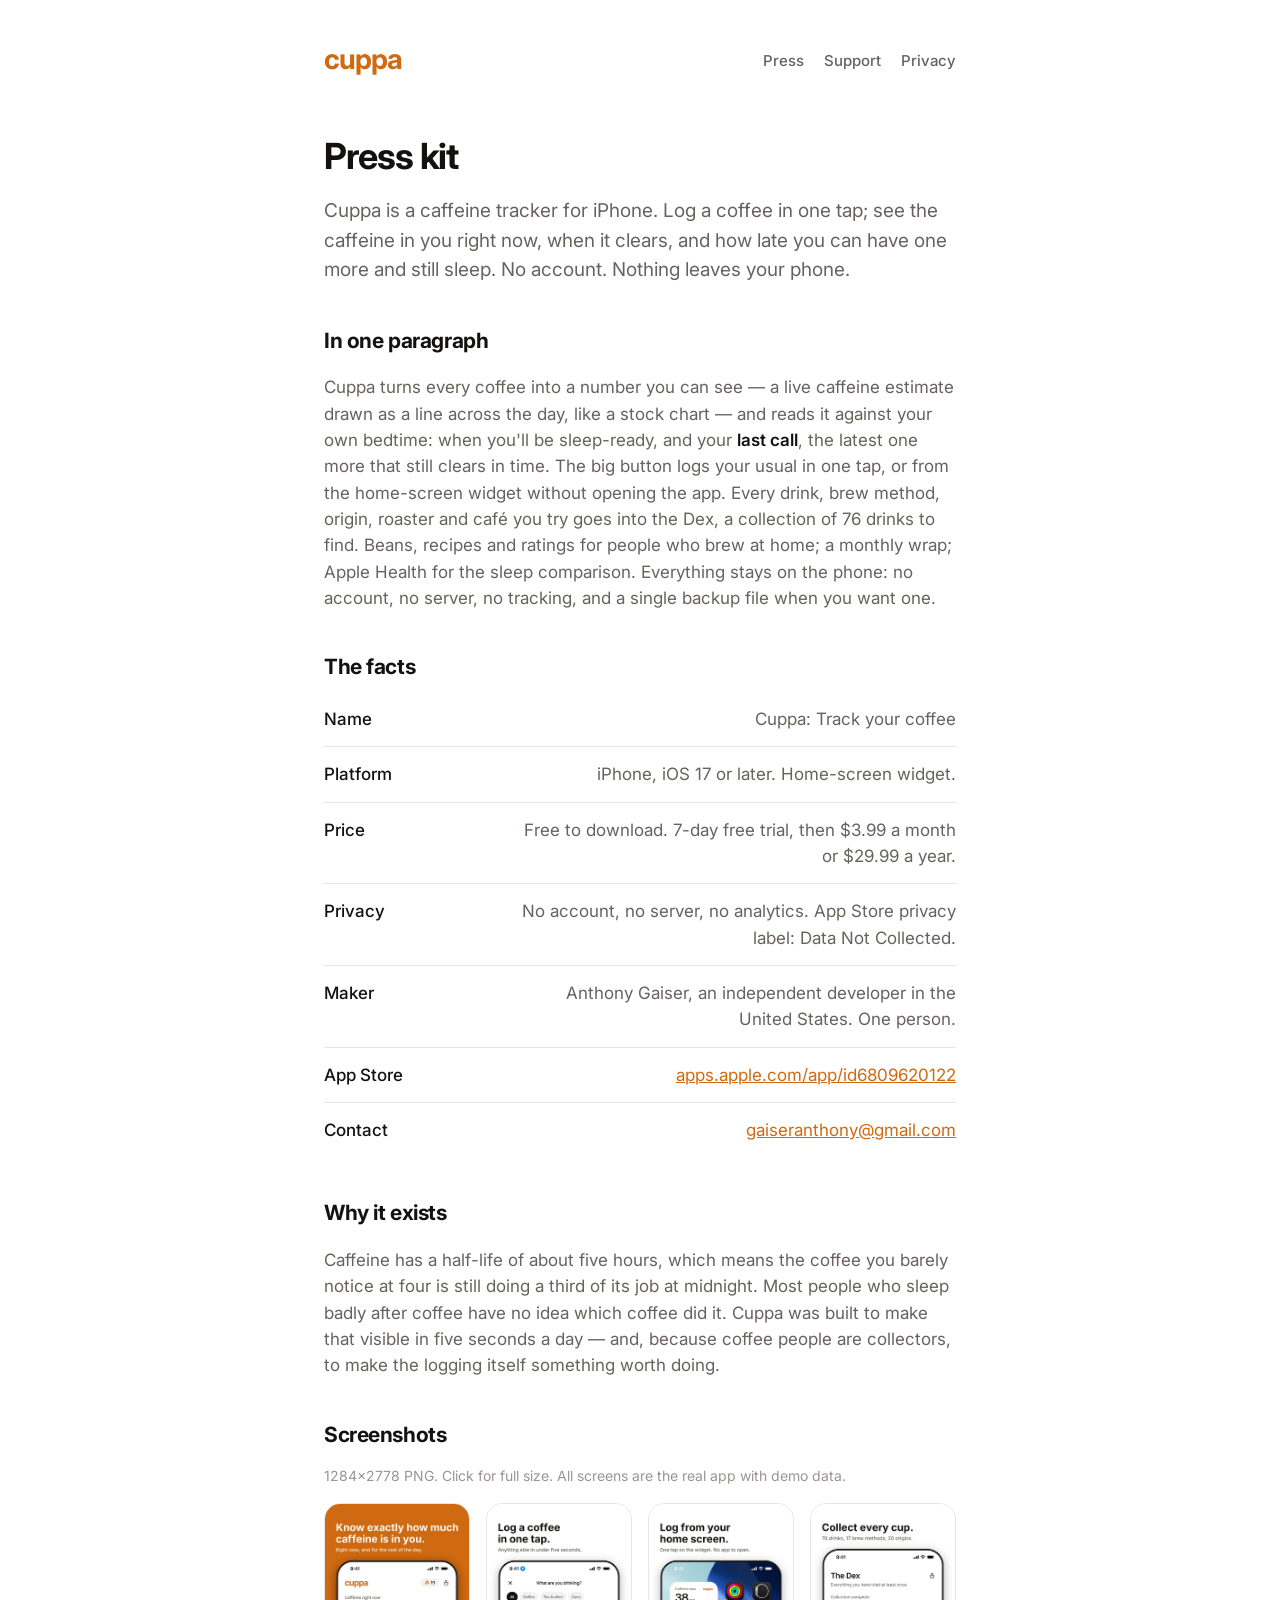
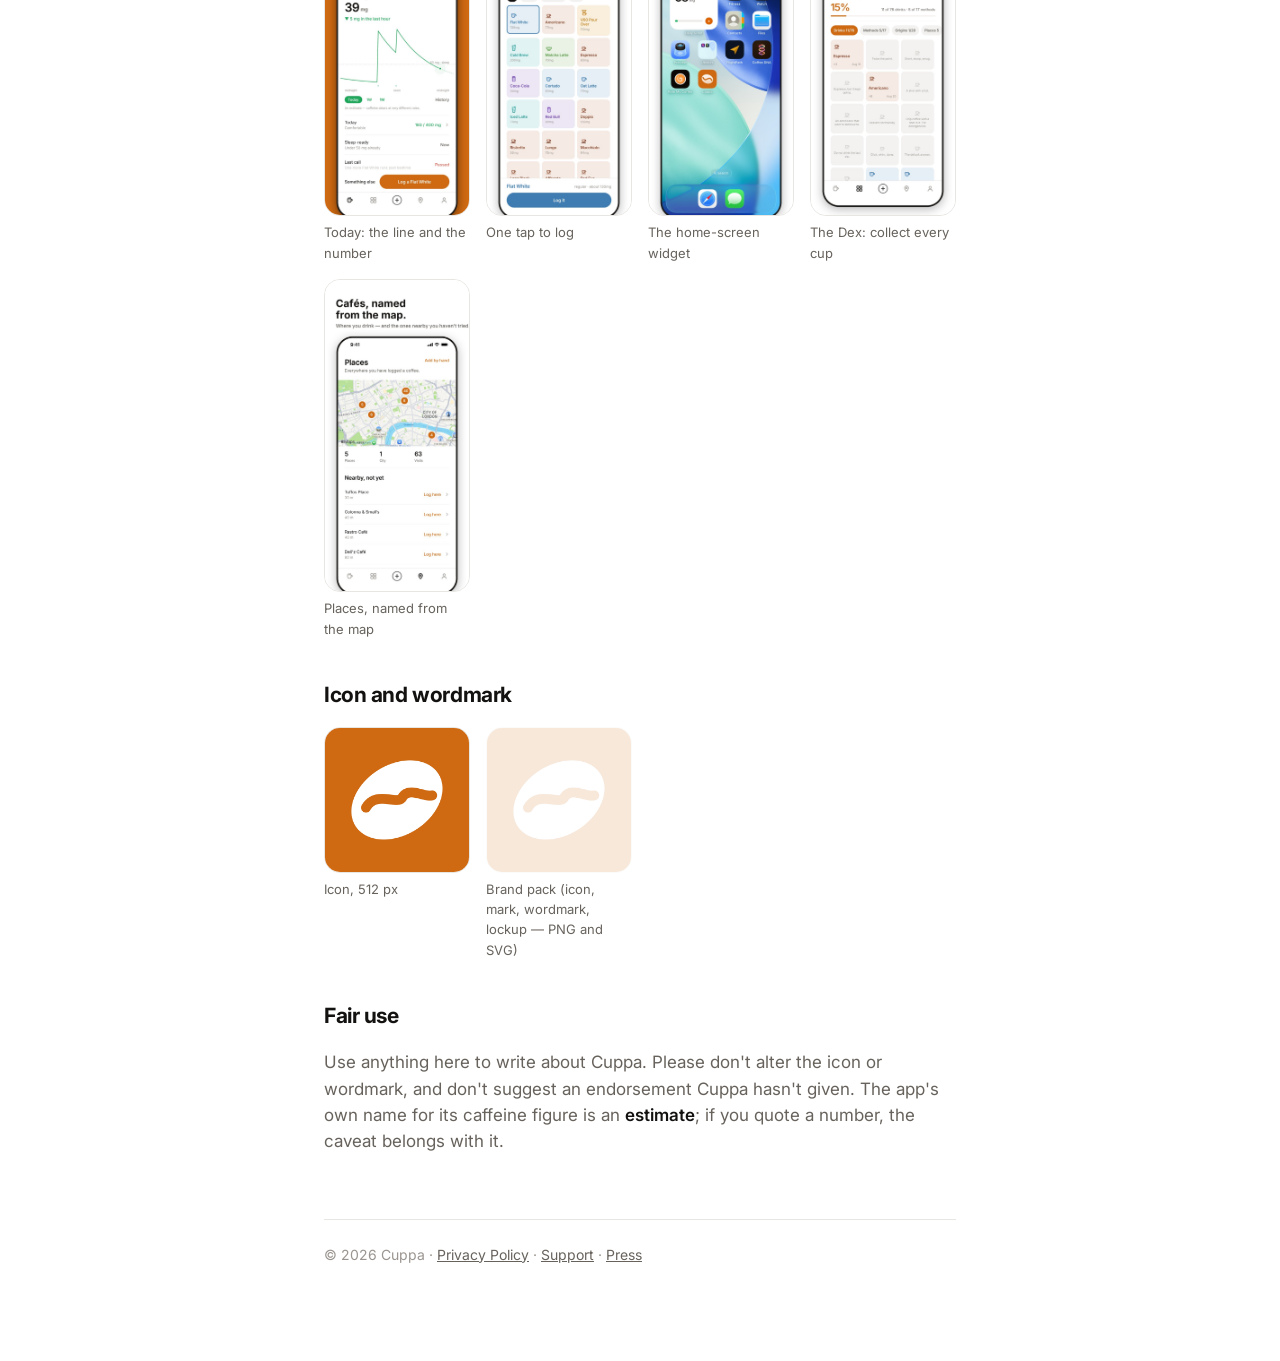
==== press.html @ 0e2b000e "Screenshots on the home page, and a press kit Co-Authored-By: Claude Opus 5 <noreply@anthropic.com>" ====
<!doctype html>
<html lang="en">
<head>
<meta charset="utf-8">
<meta name="viewport" content="width=device-width, initial-scale=1">
<title>Cuppa — press kit</title>
<meta name="description" content="Everything you need to write about Cuppa: what it is, who made it, screenshots, icon and the facts.">
<meta property="og:title" content="Cuppa — press kit">
<meta property="og:description" content="Screenshots, icon, and the facts about Cuppa, the caffeine tracker for iPhone.">
<meta property="og:image" content="social-1200x630.png">
<link rel="icon" href="favicon.png">
<link rel="preconnect" href="https://fonts.googleapis.com">
<link href="https://fonts.googleapis.com/css2?family=Inter:wght@400;500;600;700&display=swap" rel="stylesheet">
<link rel="stylesheet" href="style.css">
</head>
<body>
<main>
  <header>
    <a class="wordmark" href="./">cuppa</a>
    <nav><a href="press.html">Press</a><a href="support.html">Support</a><a href="privacy.html">Privacy</a></nav>
  </header>

  <h1>Press kit</h1>
  <p class="lead">Cuppa is a caffeine tracker for iPhone. Log a coffee in one tap; see the caffeine in you right now, when it clears, and how late you can have one more and still sleep. No account. Nothing leaves your phone.</p>

  <h2>In one paragraph</h2>
  <p>Cuppa turns every coffee into a number you can see — a live caffeine estimate drawn as a line across the day, like a stock chart — and reads it against your own bedtime: when you'll be sleep-ready, and your <strong>last call</strong>, the latest one more that still clears in time. The big button logs your usual in one tap, or from the home-screen widget without opening the app. Every drink, brew method, origin, roaster and café you try goes into the Dex, a collection of 76 drinks to find. Beans, recipes and ratings for people who brew at home; a monthly wrap; Apple Health for the sleep comparison. Everything stays on the phone: no account, no server, no tracking, and a single backup file when you want one.</p>

  <h2>The facts</h2>
  <div class="facts">
    <div class="row"><span class="k">Name</span><span class="v">Cuppa: Track your coffee</span></div>
    <div class="row"><span class="k">Platform</span><span class="v">iPhone, iOS 17 or later. Home-screen widget.</span></div>
    <div class="row"><span class="k">Price</span><span class="v">Free to download. 7-day free trial, then $3.99 a month or $29.99 a year.</span></div>
    <div class="row"><span class="k">Privacy</span><span class="v">No account, no server, no analytics. App Store privacy label: Data Not Collected.</span></div>
    <div class="row"><span class="k">Maker</span><span class="v">Anthony Gaiser, an independent developer in the United States. One person.</span></div>
    <div class="row"><span class="k">App Store</span><span class="v"><a href="https://apps.apple.com/app/id6809620122">apps.apple.com/app/id6809620122</a></span></div>
    <div class="row"><span class="k">Contact</span><span class="v"><a href="mailto:gaiseranthony@gmail.com">gaiseranthony@gmail.com</a></span></div>
  </div>

  <h2>Why it exists</h2>
  <p>Caffeine has a half-life of about five hours, which means the coffee you barely notice at four is still doing a third of its job at midnight. Most people who sleep badly after coffee have no idea which coffee did it. Cuppa was built to make that visible in five seconds a day — and, because coffee people are collectors, to make the logging itself something worth doing.</p>

  <h2>Screenshots</h2>
  <p class="meta">1284×2778 PNG. Click for full size. All screens are the real app with demo data.</p>
  <div class="kit">
    <a href="press/screenshot-1.jpg"><img src="press/screenshot-1.jpg" alt="Today"><span>Today: the line and the number</span></a>
    <a href="press/screenshot-2.jpg"><img src="press/screenshot-2.jpg" alt="Log"><span>One tap to log</span></a>
    <a href="press/screenshot-3.jpg"><img src="press/screenshot-3.jpg" alt="Widget"><span>The home-screen widget</span></a>
    <a href="press/screenshot-4.jpg"><img src="press/screenshot-4.jpg" alt="The Dex"><span>The Dex: collect every cup</span></a>
    <a href="press/screenshot-5.jpg"><img src="press/screenshot-5.jpg" alt="Places"><span>Places, named from the map</span></a>
  </div>

  <h2>Icon and wordmark</h2>
  <div class="kit">
    <a href="press/icon-512.png"><img src="press/icon-512.png" alt="Cuppa app icon"><span>Icon, 512 px</span></a>
    <a href="press/cuppa-brand.zip"><img src="press/icon-512.png" alt="" style="opacity:.15"><span>Brand pack (icon, mark, wordmark, lockup — PNG and SVG)</span></a>
  </div>

  <h2>Fair use</h2>
  <p>Use anything here to write about Cuppa. Please don't alter the icon or wordmark, and don't suggest an endorsement Cuppa hasn't given. The app's own name for its caffeine figure is an <strong>estimate</strong>; if you quote a number, the caveat belongs with it.</p>

  <footer>© 2026 Cuppa · <a href="privacy.html">Privacy Policy</a> · <a href="support.html">Support</a> · <a href="press.html">Press</a></footer>
</main>
</body>
</html>
---- style.css ----
/* Cuppa — the website. Same vocabulary as the app: white, Inter, one amber. */
:root {
  --paper: #ffffff;
  --ink: #141210;
  --muted: #67625c;
  --faint: #9a9590;
  --line: #e8e6e2;
  --well: #f3f2f0;
  --brand: #cf6a12;
}
@media (prefers-color-scheme: dark) {
  :root {
    --paper: #000000;
    --ink: #f5f3f0;
    --muted: #a8a39d;
    --faint: #7e7973;
    --line: #26241f;
    --well: #1a1917;
    --brand: #e67a1c;
  }
}
* { box-sizing: border-box; }
html { color-scheme: light dark; }
body {
  margin: 0;
  background: var(--paper);
  color: var(--ink);
  font-family: Inter, -apple-system, BlinkMacSystemFont, "Segoe UI", Helvetica, Arial, sans-serif;
  font-size: 17px;
  line-height: 1.55;
  -webkit-font-smoothing: antialiased;
}
main { max-width: 680px; margin: 0 auto; padding: 32px 24px 96px; }
header { display: flex; align-items: center; justify-content: space-between; height: 56px; }
.wordmark { font-weight: 700; font-size: 28px; letter-spacing: -0.04em; color: var(--brand); text-decoration: none; }
nav a { color: var(--muted); text-decoration: none; margin-left: 20px; font-weight: 500; font-size: 15px; }
nav a:hover { color: var(--ink); }
h1 { font-size: 36px; line-height: 1.15; letter-spacing: -0.03em; margin: 48px 0 12px; }
h2 { font-size: 21px; letter-spacing: -0.02em; margin: 40px 0 8px; }
h3 { font-size: 17px; margin: 24px 0 4px; }
p, li { color: var(--muted); }
p strong, li strong { color: var(--ink); font-weight: 600; }
.lead { font-size: 19px; }
a { color: var(--brand); }
hr { border: 0; border-top: 1px solid var(--line); margin: 32px 0; }
.meta { color: var(--faint); font-size: 14px; }
.row { display: flex; justify-content: space-between; align-items: baseline; padding: 14px 0; border-bottom: 1px solid var(--line); }
.row:last-child { border-bottom: 0; }
.row .k { color: var(--ink); font-weight: 500; }
.row .v { color: var(--muted); text-align: right; max-width: 60%; }
.button { display: inline-block; background: var(--brand); color: #fff; font-weight: 600; padding: 14px 24px; border-radius: 999px; text-decoration: none; margin-top: 16px; }
footer { color: var(--faint); font-size: 14px; margin-top: 64px; padding-top: 24px; border-top: 1px solid var(--line); }
footer a { color: var(--muted); }

/* Screenshots: three phones in a row, running off the right on a phone. */
.shots { display: flex; gap: 16px; margin: 40px -24px 8px; padding: 0 24px; overflow-x: auto; scroll-snap-type: x mandatory; -webkit-overflow-scrolling: touch; }
.shots img { flex: 0 0 auto; width: 200px; height: auto; border-radius: 22px; border: 1px solid var(--line); scroll-snap-align: start; }
@media (min-width: 680px) { .shots { justify-content: space-between; } .shots img { width: 31%; } }
.kit { display: grid; grid-template-columns: repeat(auto-fill, minmax(140px, 1fr)); gap: 16px; margin: 16px 0 8px; }
.kit a { display: block; text-decoration: none; }
.kit img { width: 100%; height: auto; border-radius: 16px; border: 1px solid var(--line); display: block; }
.kit span { display: block; font-size: 13px; color: var(--muted); margin-top: 6px; }
.facts .row .v { max-width: 70%; }
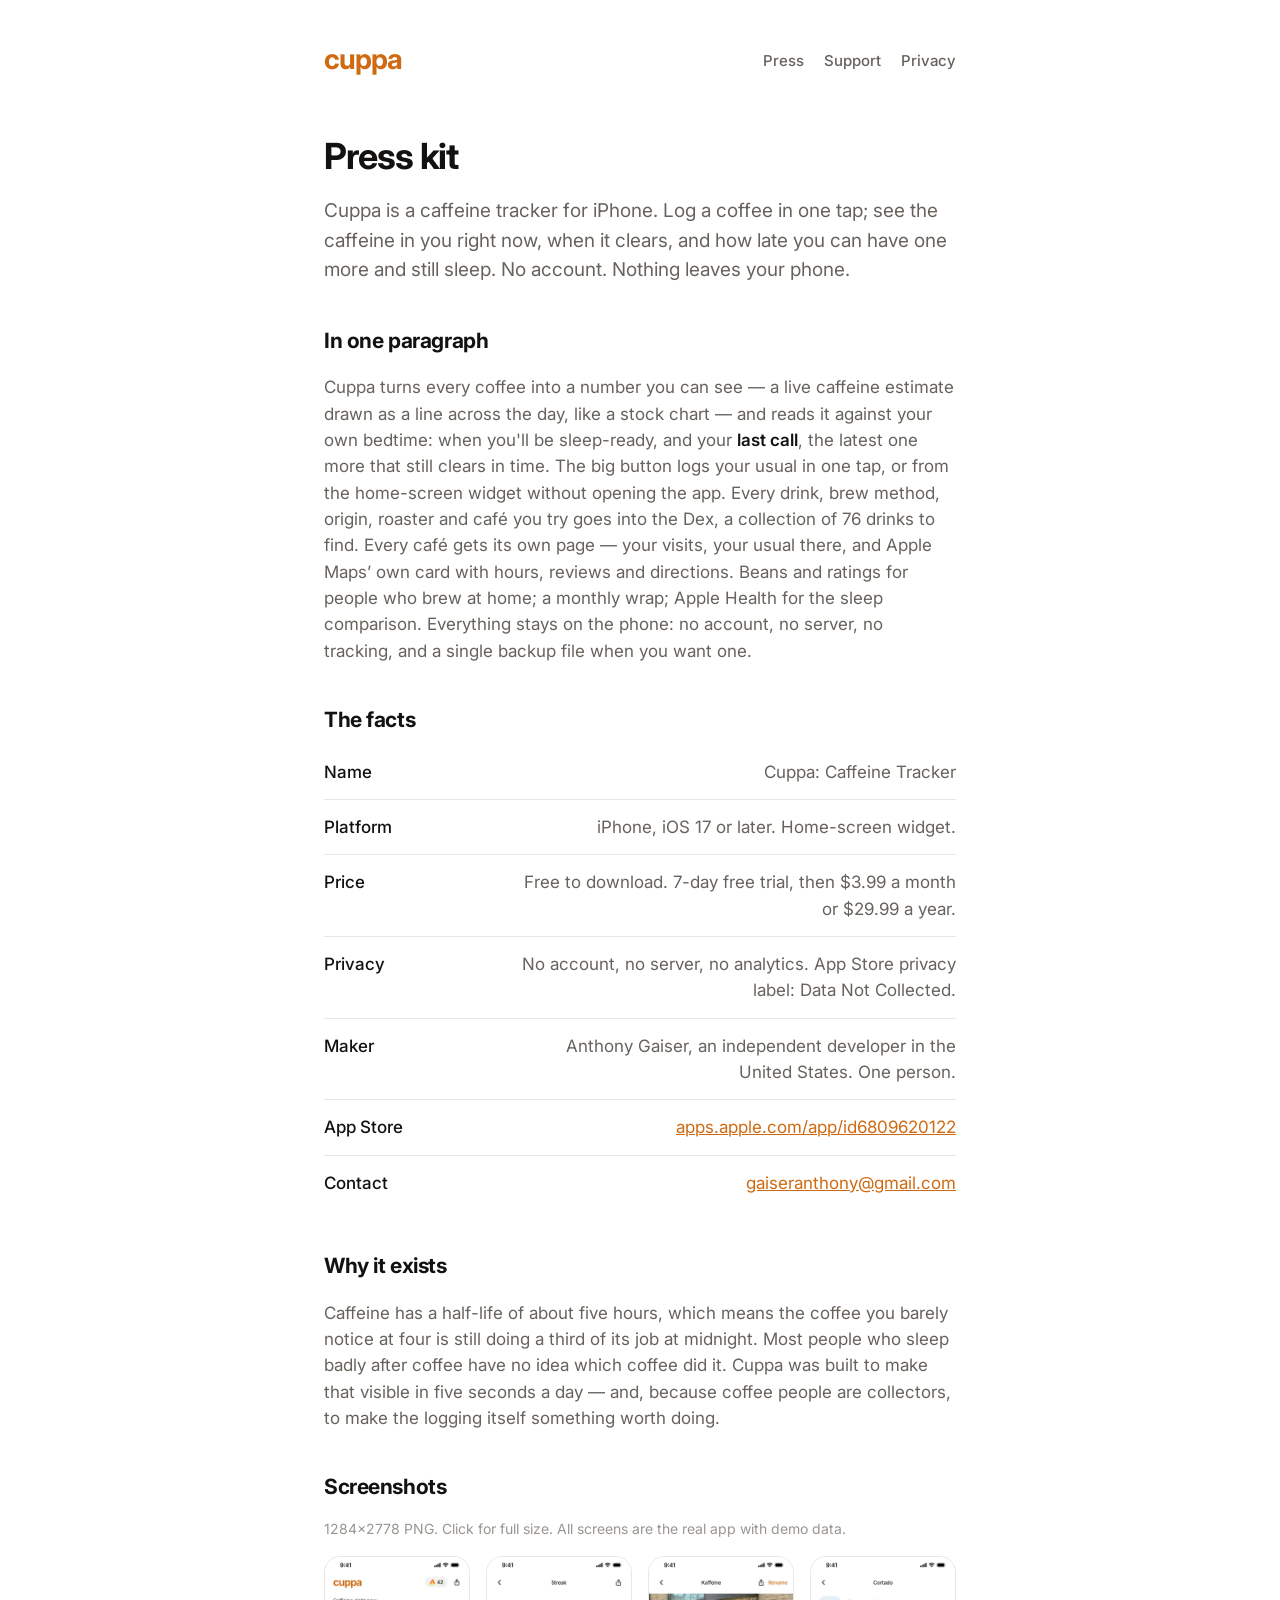
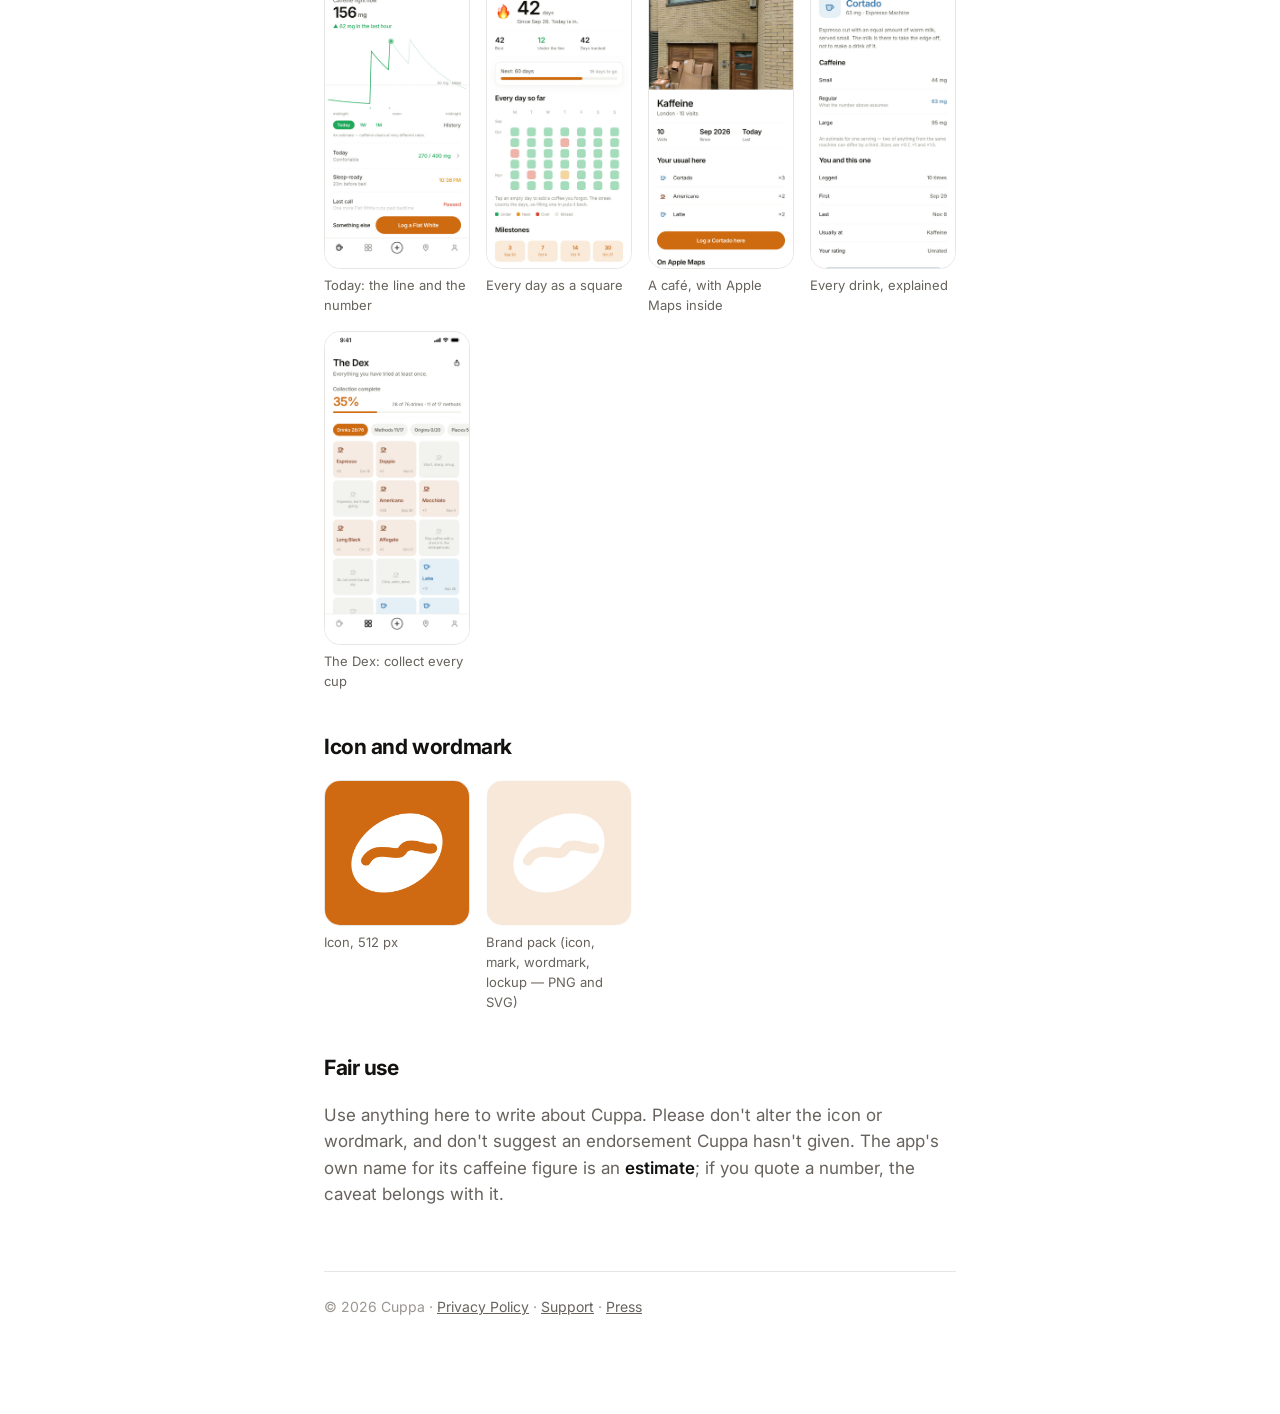
==== commit b2fe7f3e: "Current screenshots, current name Co-Authored-By: Claude Opus 5 <noreply@anthropic.com>" ====
--- a/press.html
+++ b/press.html
@@ -24,11 +24,11 @@
   <p class="lead">Cuppa is a caffeine tracker for iPhone. Log a coffee in one tap; see the caffeine in you right now, when it clears, and how late you can have one more and still sleep. No account. Nothing leaves your phone.</p>
 
   <h2>In one paragraph</h2>
-  <p>Cuppa turns every coffee into a number you can see — a live caffeine estimate drawn as a line across the day, like a stock chart — and reads it against your own bedtime: when you'll be sleep-ready, and your <strong>last call</strong>, the latest one more that still clears in time. The big button logs your usual in one tap, or from the home-screen widget without opening the app. Every drink, brew method, origin, roaster and café you try goes into the Dex, a collection of 76 drinks to find. Beans, recipes and ratings for people who brew at home; a monthly wrap; Apple Health for the sleep comparison. Everything stays on the phone: no account, no server, no tracking, and a single backup file when you want one.</p>
+  <p>Cuppa turns every coffee into a number you can see — a live caffeine estimate drawn as a line across the day, like a stock chart — and reads it against your own bedtime: when you'll be sleep-ready, and your <strong>last call</strong>, the latest one more that still clears in time. The big button logs your usual in one tap, or from the home-screen widget without opening the app. Every drink, brew method, origin, roaster and café you try goes into the Dex, a collection of 76 drinks to find. Every café gets its own page — your visits, your usual there, and Apple Maps’ own card with hours, reviews and directions. Beans and ratings for people who brew at home; a monthly wrap; Apple Health for the sleep comparison. Everything stays on the phone: no account, no server, no tracking, and a single backup file when you want one.</p>
 
   <h2>The facts</h2>
   <div class="facts">
-    <div class="row"><span class="k">Name</span><span class="v">Cuppa: Track your coffee</span></div>
+    <div class="row"><span class="k">Name</span><span class="v">Cuppa: Caffeine Tracker</span></div>
     <div class="row"><span class="k">Platform</span><span class="v">iPhone, iOS 17 or later. Home-screen widget.</span></div>
     <div class="row"><span class="k">Price</span><span class="v">Free to download. 7-day free trial, then $3.99 a month or $29.99 a year.</span></div>
     <div class="row"><span class="k">Privacy</span><span class="v">No account, no server, no analytics. App Store privacy label: Data Not Collected.</span></div>
@@ -44,10 +44,10 @@
   <p class="meta">1284×2778 PNG. Click for full size. All screens are the real app with demo data.</p>
   <div class="kit">
     <a href="press/screenshot-1.jpg"><img src="press/screenshot-1.jpg" alt="Today"><span>Today: the line and the number</span></a>
-    <a href="press/screenshot-2.jpg"><img src="press/screenshot-2.jpg" alt="Log"><span>One tap to log</span></a>
-    <a href="press/screenshot-3.jpg"><img src="press/screenshot-3.jpg" alt="Widget"><span>The home-screen widget</span></a>
-    <a href="press/screenshot-4.jpg"><img src="press/screenshot-4.jpg" alt="The Dex"><span>The Dex: collect every cup</span></a>
-    <a href="press/screenshot-5.jpg"><img src="press/screenshot-5.jpg" alt="Places"><span>Places, named from the map</span></a>
+    <a href="press/screenshot-2.jpg"><img src="press/screenshot-2.jpg" alt="Streak"><span>Every day as a square</span></a>
+    <a href="press/screenshot-3.jpg"><img src="press/screenshot-3.jpg" alt="A café page"><span>A café, with Apple Maps inside</span></a>
+    <a href="press/screenshot-4.jpg"><img src="press/screenshot-4.jpg" alt="A drink page"><span>Every drink, explained</span></a>
+    <a href="press/screenshot-5.jpg"><img src="press/screenshot-5.jpg" alt="The Dex"><span>The Dex: collect every cup</span></a>
   </div>
 
   <h2>Icon and wordmark</h2>
